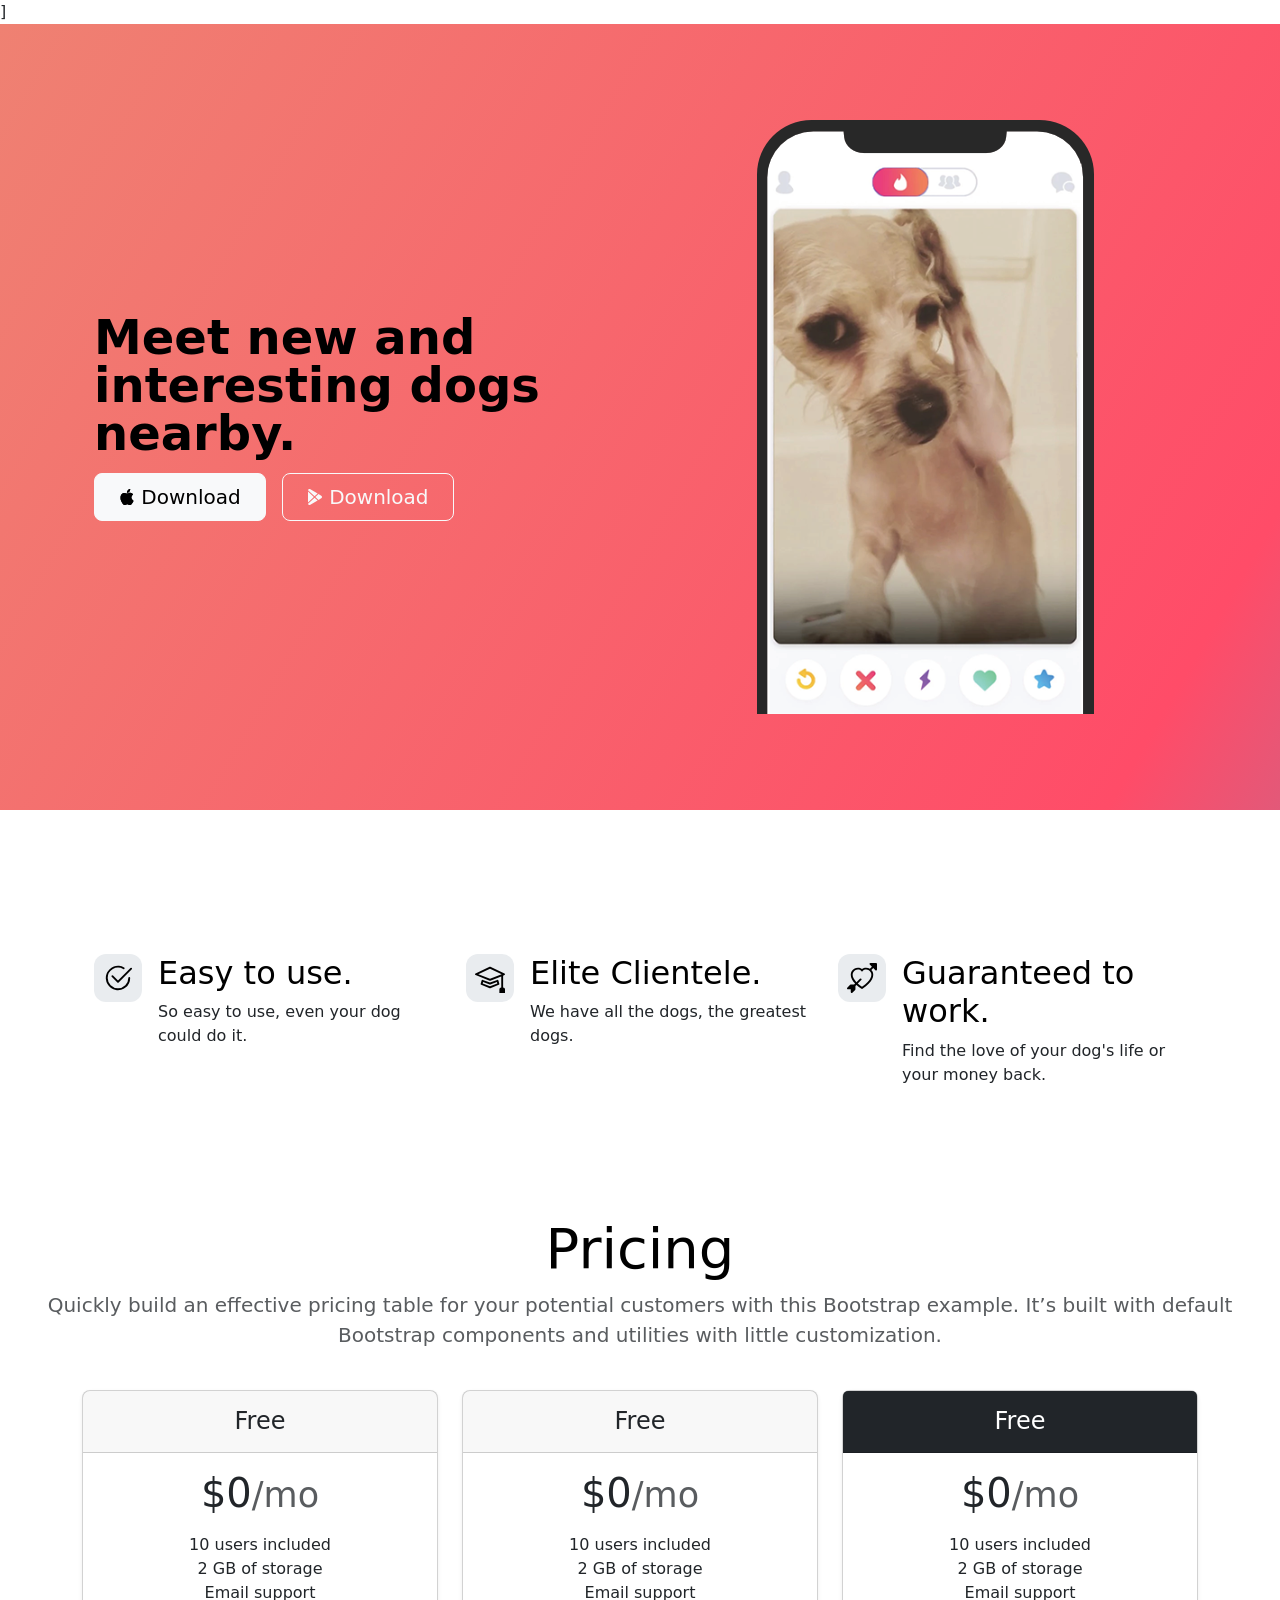
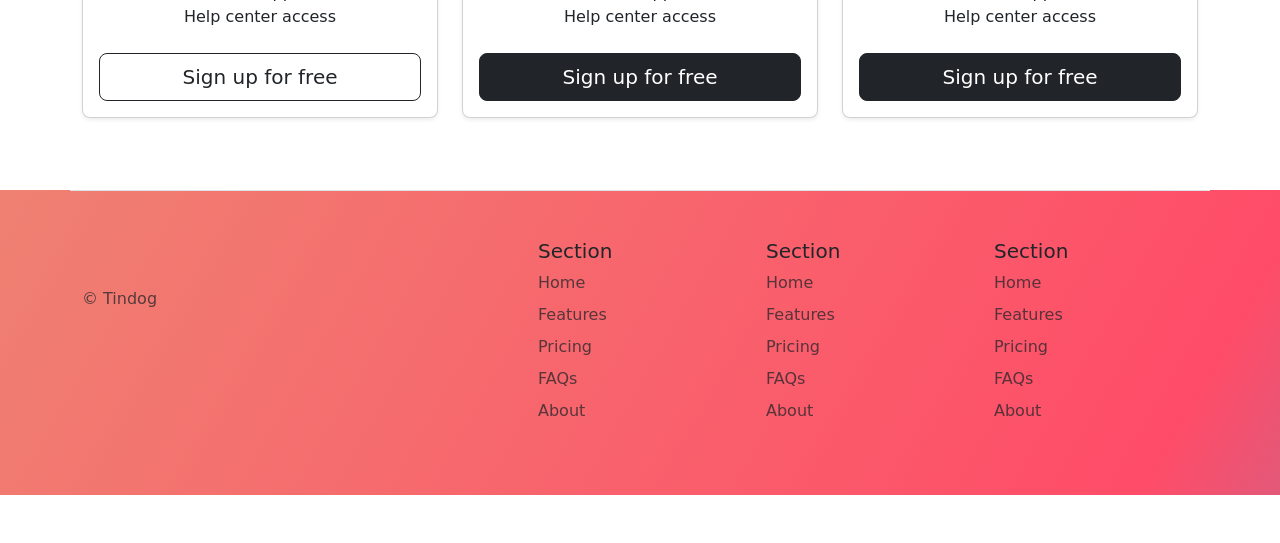
==== 11.3 TinDog Project/index.html @ 2b2f5dd1 "Added tindog project folder" ====
<!DOCTYPE html>
<html lang="en">

<head>
  <meta charset="UTF-8">
  <meta name="viewport" content="width=device-width, initial-scale=1.0">
  <link href="https://cdn.jsdelivr.net/npm/bootstrap@5.3.0-alpha2/dist/css/bootstrap.min.css" rel="stylesheet"
    integrity="sha384-aFq/bzH65dt+w6FI2ooMVUpc+21e0SRygnTpmBvdBgSdnuTN7QbdgL+OapgHtvPp" crossorigin="anonymous">
  <title>TinDog</title>
  <link rel="stylesheet" href="css/style.css">
</head>

<body>

  <!-- Title -->]
  <section id="title" class="gradient-background">
    <div class="container col-xxl-8 px-4 py-5">
      <div class="row flex-lg-row-reverse align-items-center g-5 py-5">
        <div class="col-10 col-sm-8 col-lg-6">
          <img src="./images/iphone.png" class="d-block mx-lg-auto img-fluid" alt="iphone" height="200"
            loading="lazy" />
        </div>

        <div class="col-lg-6">
          <h1 class="display-5 fw-bold text-body-emphasis lh-1 mb-3">
            Meet new and interesting dogs nearby.
          </h1>
          <div class="d-grid gap-2 d-md-flex justify-content-md-start">
            <button type="button" class="btn btn-light btn-lg px-4 me-md-2">
              <svg xmlns="http://www.w3.org/2000/svg" width="16" height="16" fill="currentColor"
                class="bi bi-apple mb-1" viewBox="0 0 16 16">
                <path
                  d="M11.182.008C11.148-.03 9.923.023 8.857 1.18c-1.066 1.156-.902 2.482-.878 2.516.024.034 1.52.087 2.475-1.258.955-1.345.762-2.391.728-2.43Zm3.314 11.733c-.048-.096-2.325-1.234-2.113-3.422.212-2.189 1.675-2.789 1.698-2.854.023-.065-.597-.79-1.254-1.157a3.692 3.692 0 0 0-1.563-.434c-.108-.003-.483-.095-1.254.116-.508.139-1.653.589-1.968.607-.316.018-1.256-.522-2.267-.665-.647-.125-1.333.131-1.824.328-.49.196-1.422.754-2.074 2.237-.652 1.482-.311 3.83-.067 4.56.244.729.625 1.924 1.273 2.796.576.984 1.34 1.667 1.659 1.899.319.232 1.219.386 1.843.067.502-.308 1.408-.485 1.766-.472.357.013 1.061.154 1.782.539.571.197 1.111.115 1.652-.105.541-.221 1.324-1.059 2.238-2.758.347-.79.505-1.217.473-1.282Z" />
                <path
                  d="M11.182.008C11.148-.03 9.923.023 8.857 1.18c-1.066 1.156-.902 2.482-.878 2.516.024.034 1.52.087 2.475-1.258.955-1.345.762-2.391.728-2.43Zm3.314 11.733c-.048-.096-2.325-1.234-2.113-3.422.212-2.189 1.675-2.789 1.698-2.854.023-.065-.597-.79-1.254-1.157a3.692 3.692 0 0 0-1.563-.434c-.108-.003-.483-.095-1.254.116-.508.139-1.653.589-1.968.607-.316.018-1.256-.522-2.267-.665-.647-.125-1.333.131-1.824.328-.49.196-1.422.754-2.074 2.237-.652 1.482-.311 3.83-.067 4.56.244.729.625 1.924 1.273 2.796.576.984 1.34 1.667 1.659 1.899.319.232 1.219.386 1.843.067.502-.308 1.408-.485 1.766-.472.357.013 1.061.154 1.782.539.571.197 1.111.115 1.652-.105.541-.221 1.324-1.059 2.238-2.758.347-.79.505-1.217.473-1.282Z" />
              </svg>
              Download
            </button>
            <button type="button" class="btn btn-outline-light btn-lg px-4">
              <svg xmlns="http://www.w3.org/2000/svg" width="16" height="16" fill="currentColor"
                class="bi bi-google-play mb-1" viewBox="0 0 16 16">
                <path
                  d="M14.222 9.374c1.037-.61 1.037-2.137 0-2.748L11.528 5.04 8.32 8l3.207 2.96 2.694-1.586Zm-3.595 2.116L7.583 8.68 1.03 14.73c.201 1.029 1.36 1.61 2.303 1.055l7.294-4.295ZM1 13.396V2.603L6.846 8 1 13.396ZM1.03 1.27l6.553 6.05 3.044-2.81L3.333.215C2.39-.341 1.231.24 1.03 1.27Z" />
              </svg>
              Download
            </button>
          </div>
        </div>
      </div>
    </div>
  </section>
  <!-- Features -->
  <section id="features" class="mt-5">
    <div class="container px-4 py-5" id="hanging-icons">
      <div class="row g-4 py-5 row-cols-1 row-cols-lg-3">
        <div class="col d-flex align-items-start">
          <div
            class="icon-square text-body-emphasis bg-body-secondary d-inline-flex align-items-center justify-content-center fs-4 flex-shrink-0 me-3">
            <svg xmlns="http://www.w3.org/2000/svg" height="30" fill="currentColor" class="bi bi-check2-circle"
              viewBox="0 0 16 16">
              <path
                d="M2.5 8a5.5 5.5 0 0 1 8.25-4.764.5.5 0 0 0 .5-.866A6.5 6.5 0 1 0 14.5 8a.5.5 0 0 0-1 0 5.5 5.5 0 1 1-11 0z" />
              <path
                d="M15.354 3.354a.5.5 0 0 0-.708-.708L8 9.293 5.354 6.646a.5.5 0 1 0-.708.708l3 3a.5.5 0 0 0 .708 0l7-7z" />
            </svg>
          </div>
          <div>
            <h3 class="fs-2 text-body-emphasis">Easy to use.</h3>
            <p>So easy to use, even your dog could do it.</p>
          </div>
        </div>
        <div class="col d-flex align-items-start">
          <div
            class="icon-square text-body-emphasis bg-body-secondary d-inline-flex align-items-center justify-content-center fs-4 flex-shrink-0 me-3">
            <svg xmlns="http://www.w3.org/2000/svg" height="30" fill="currentColor" class="bi bi-mortarboard"
              viewBox="0 0 16 16">
              <path
                d="M8.211 2.047a.5.5 0 0 0-.422 0l-7.5 3.5a.5.5 0 0 0 .025.917l7.5 3a.5.5 0 0 0 .372 0L14 7.14V13a1 1 0 0 0-1 1v2h3v-2a1 1 0 0 0-1-1V6.739l.686-.275a.5.5 0 0 0 .025-.917l-7.5-3.5ZM8 8.46 1.758 5.965 8 3.052l6.242 2.913L8 8.46Z" />
              <path
                d="M4.176 9.032a.5.5 0 0 0-.656.327l-.5 1.7a.5.5 0 0 0 .294.605l4.5 1.8a.5.5 0 0 0 .372 0l4.5-1.8a.5.5 0 0 0 .294-.605l-.5-1.7a.5.5 0 0 0-.656-.327L8 10.466 4.176 9.032Zm-.068 1.873.22-.748 3.496 1.311a.5.5 0 0 0 .352 0l3.496-1.311.22.748L8 12.46l-3.892-1.556Z" />
            </svg>
          </div>
          <div>
            <h3 class="fs-2 text-body-emphasis">Elite Clientele.</h3>
            <p>We have all the dogs, the greatest dogs.</p>
          </div>
        </div>
        <div class="col d-flex align-items-start">
          <div
            class="icon-square text-body-emphasis bg-body-secondary d-inline-flex align-items-center justify-content-center fs-4 flex-shrink-0 me-3">
            <svg xmlns="http://www.w3.org/2000/svg" height="30" fill="currentColor" class="bi bi-arrow-through-heart"
              viewBox="0 0 16 16">
              <path fill-rule="evenodd"
                d="M2.854 15.854A.5.5 0 0 1 2 15.5V14H.5a.5.5 0 0 1-.354-.854l1.5-1.5A.5.5 0 0 1 2 11.5h1.793l.53-.53c-.771-.802-1.328-1.58-1.704-2.32-.798-1.575-.775-2.996-.213-4.092C3.426 2.565 6.18 1.809 8 3.233c1.25-.98 2.944-.928 4.212-.152L13.292 2 12.147.854A.5.5 0 0 1 12.5 0h3a.5.5 0 0 1 .5.5v3a.5.5 0 0 1-.854.354L14 2.707l-1.006 1.006c.236.248.44.531.6.845.562 1.096.585 2.517-.213 4.092-.793 1.563-2.395 3.288-5.105 5.08L8 13.912l-.276-.182a21.86 21.86 0 0 1-2.685-2.062l-.539.54V14a.5.5 0 0 1-.146.354l-1.5 1.5Zm2.893-4.894A20.419 20.419 0 0 0 8 12.71c2.456-1.666 3.827-3.207 4.489-4.512.679-1.34.607-2.42.215-3.185-.817-1.595-3.087-2.054-4.346-.761L8 4.62l-.358-.368c-1.259-1.293-3.53-.834-4.346.761-.392.766-.464 1.845.215 3.185.323.636.815 1.33 1.519 2.065l1.866-1.867a.5.5 0 1 1 .708.708L5.747 10.96Z" />
            </svg>
          </div>
          <div>
            <h3 class="fs-2 text-body-emphasis">Guaranteed to work.</h3>
            <p>Find the love of your dog's life or your money back.</p>
          </div>
        </div>
      </div>
    </div>
  </section>
  <!-- Testimonial -->
  <section id="testimonial">

  </section>
  <!-- Pricing -->
  <section id="pricing">
    <div class="pricing-header p-3 pb-md-4 mx-auto text-center">
      <h1 class="display-4 fw-normal text-body-emphasis">Pricing</h1>
      <p class="fs-5 text-body-secondary">Quickly build an effective pricing table for your potential customers with
        this Bootstrap example. It’s built with default Bootstrap components and utilities with little customization.
      </p>
    </div>
    <div class="container">
      <div class="row row-cols-1 row-cols-md-3 mb-3 text-center">
        <div class="col">
          <div class="card mb-4 rounded-3 shadow-sm">
            <div class="card-header py-3">
              <h4 class="my-0 fw-normal">Free</h4>
            </div>
            <div class="card-body">
              <h1 class="card-title pricing-card-title">$0<small class="text-body-secondary fw-light">/mo</small></h1>
              <ul class="list-unstyled mt-3 mb-4">
                <li>10 users included</li>
                <li>2 GB of storage</li>
                <li>Email support</li>
                <li>Help center access</li>
              </ul> <button type="button" class="w-100 btn btn-lg btn-outline-dark">Sign up for free</button>
            </div>
          </div>
        </div>
        <div class="col">
          <div class="card mb-4 rounded-3 shadow-sm">
            <div class="card-header py-3">
              <h4 class="my-0 fw-normal">Free</h4>
            </div>
            <div class="card-body">
              <h1 class="card-title pricing-card-title">$0<small class="text-body-secondary fw-light">/mo</small></h1>
              <ul class="list-unstyled mt-3 mb-4">
                <li>10 users included</li>
                <li>2 GB of storage</li>
                <li>Email support</li>
                <li>Help center access</li>
              </ul> <button type="button" class="w-100 btn btn-lg btn-dark">Sign up for free</button>
            </div>
          </div>
        </div>
        <div class="col">
          <div class="card mb-4 rounded-3 shadow-sm">
            <div class="card-header py-3 bg-dark text-white">
              <h4 class="my-0 fw-normal">Free</h4>
            </div>
            <div class="card-body">
              <h1 class="card-title pricing-card-title">$0<small class="text-body-secondary fw-light">/mo</small></h1>
              <ul class="list-unstyled mt-3 mb-4">
                <li>10 users included</li>
                <li>2 GB of storage</li>
                <li>Email support</li>
                <li>Help center access</li>
              </ul> <button type="button" class="w-100 btn btn-lg btn-dark">Sign up for free</button>
            </div>
          </div>
        </div>
      </div>
  </section>
  <!-- Footer -->
  <section id="footer" class="gradient-background">
    <div class="container">
      <footer class="row row-cols-1 row-cols-sm-2 row-cols-md-5 py-5 my-5 border-top">
        <div class="col mb-3"> <a href="/"
            class="d-flex align-items-center mb-3 link-body-emphasis text-decoration-none" aria-label="Bootstrap"> <svg
              class="bi me-2" width="40" height="32" aria-hidden="true">
              <use xlink:href="#bootstrap"></use>
            </svg> </a>
          <p class="text-body-secondary">© Tindog</p>
        </div>
        <div class="col mb-3"></div>
        <div class="col mb-3">
          <h5>Section</h5>
          <ul class="nav flex-column">
            <li class="nav-item mb-2"><a href="#" class="nav-link p-0 text-body-secondary">Home</a></li>
            <li class="nav-item mb-2"><a href="#" class="nav-link p-0 text-body-secondary">Features</a></li>
            <li class="nav-item mb-2"><a href="#" class="nav-link p-0 text-body-secondary">Pricing</a></li>
            <li class="nav-item mb-2"><a href="#" class="nav-link p-0 text-body-secondary">FAQs</a></li>
            <li class="nav-item mb-2"><a href="#" class="nav-link p-0 text-body-secondary">About</a></li>
          </ul>
        </div>
        <div class="col mb-3">
          <h5>Section</h5>
          <ul class="nav flex-column">
            <li class="nav-item mb-2"><a href="#" class="nav-link p-0 text-body-secondary">Home</a></li>
            <li class="nav-item mb-2"><a href="#" class="nav-link p-0 text-body-secondary">Features</a></li>
            <li class="nav-item mb-2"><a href="#" class="nav-link p-0 text-body-secondary">Pricing</a></li>
            <li class="nav-item mb-2"><a href="#" class="nav-link p-0 text-body-secondary">FAQs</a></li>
            <li class="nav-item mb-2"><a href="#" class="nav-link p-0 text-body-secondary">About</a></li>
          </ul>
        </div>
        <div class="col mb-3">
          <h5>Section</h5>
          <ul class="nav flex-column">
            <li class="nav-item mb-2"><a href="#" class="nav-link p-0 text-body-secondary">Home</a></li>
            <li class="nav-item mb-2"><a href="#" class="nav-link p-0 text-body-secondary">Features</a></li>
            <li class="nav-item mb-2"><a href="#" class="nav-link p-0 text-body-secondary">Pricing</a></li>
            <li class="nav-item mb-2"><a href="#" class="nav-link p-0 text-body-secondary">FAQs</a></li>
            <li class="nav-item mb-2"><a href="#" class="nav-link p-0 text-body-secondary">About</a></li>
          </ul>
        </div>
      </footer>
    </div>
  </section>
</body>

</html>
---- 11.3 TinDog Project/css/style.css ----
.gradient-background {
  background: linear-gradient(300deg, #00bfff, #ff4c68, #ef8172);
  background-size: 180% 180%;
  animation: gradient-animation 18s ease infinite;
}

@keyframes gradient-animation {
  0% {
    background-position: 0% 50%;
  }
  50% {
    background-position: 100% 50%;
  }
  100% {
    background-position: 0% 50%;
  }
}

.icon-square {
  width: 3rem;
  height: 3rem;
  border-radius: 0.75rem;
}

.profile-img {
  height: 100px;
  border-radius: 50%;
}
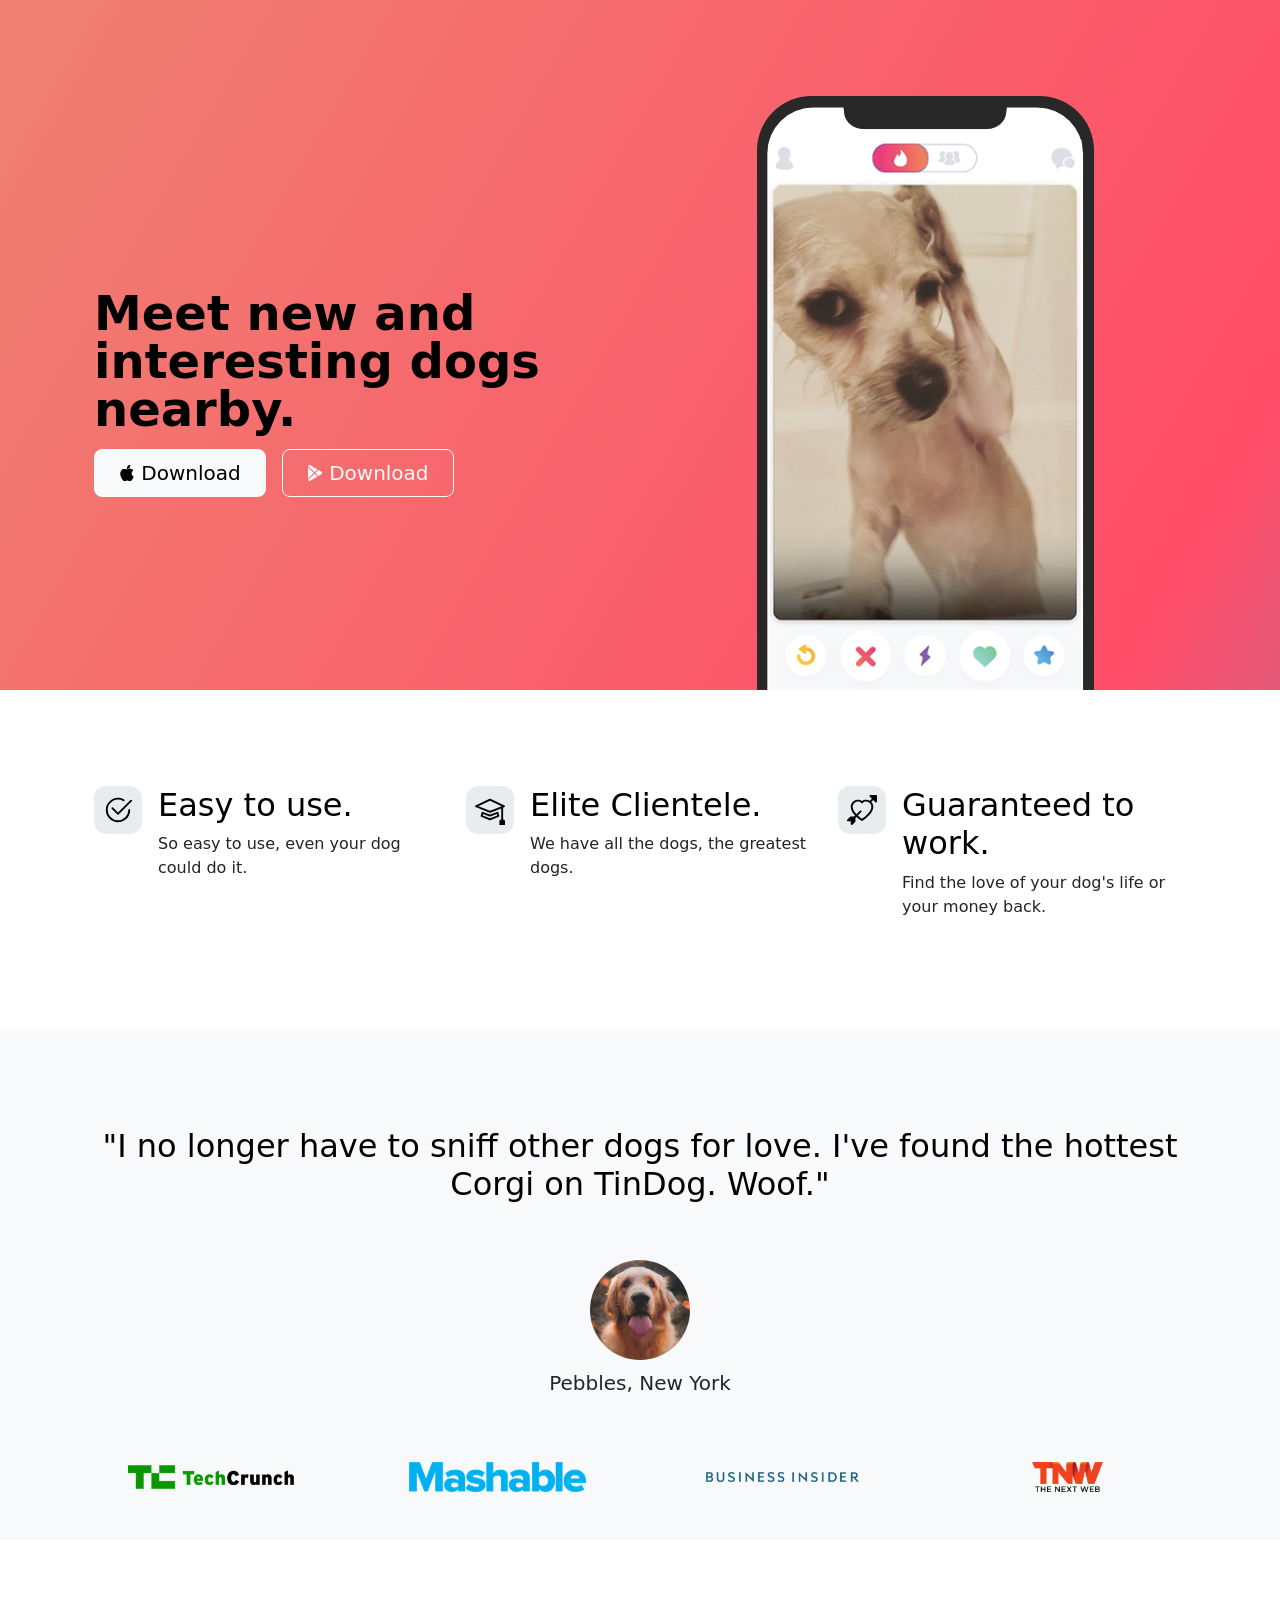
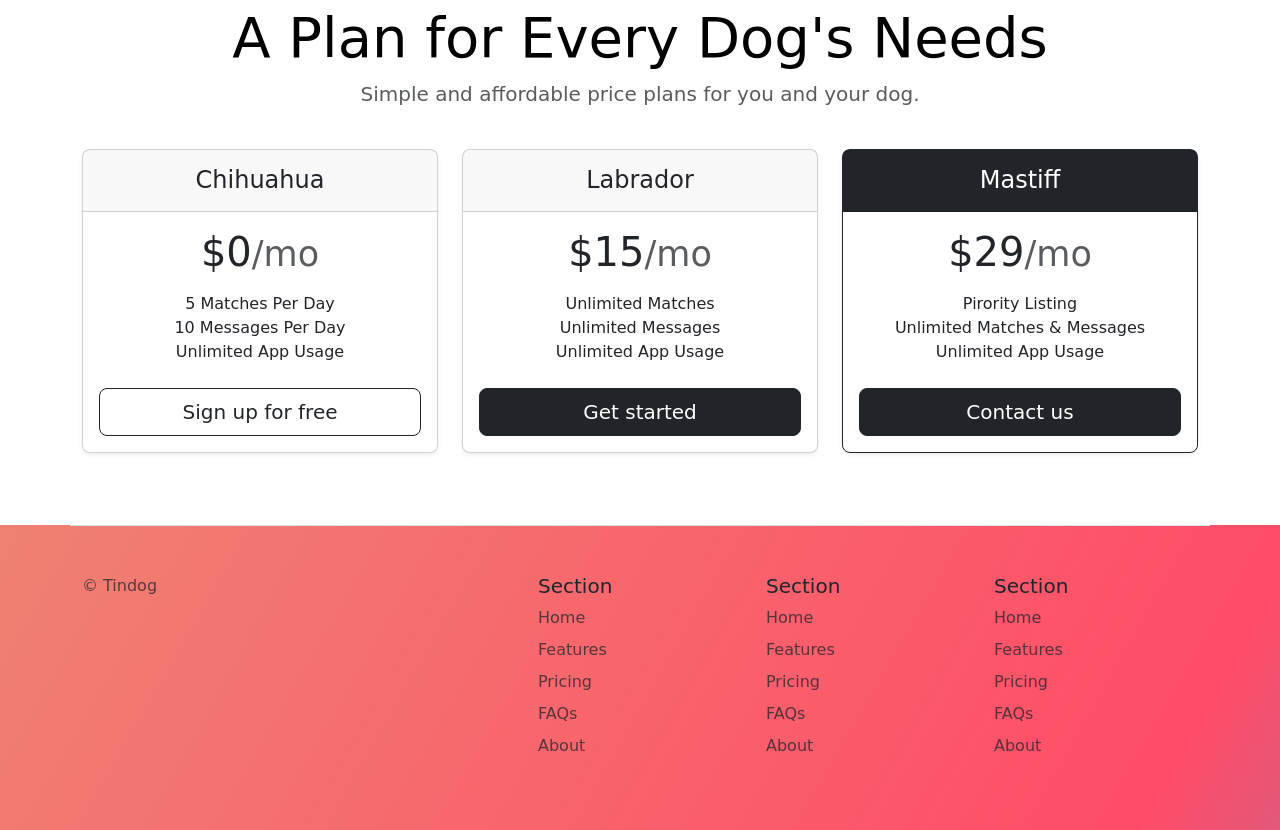
==== commit 16907d15: "modified tindog project/index.html, solution.html and text.doc" ====
--- a/11.3 TinDog Project/index.html
+++ b/11.3 TinDog Project/index.html
@@ -12,10 +12,11 @@
 
 <body>
 
-  <!-- Title -->]
+  <!-- Title -->
   <section id="title" class="gradient-background">
-    <div class="container col-xxl-8 px-4 py-5">
-      <div class="row flex-lg-row-reverse align-items-center g-5 py-5">
+    <div class="container col-xxl-8 px-4 pt-5">
+
+      <div class="row flex-lg-row-reverse align-items-center g-5 pt-5">
         <div class="col-10 col-sm-8 col-lg-6">
           <img src="./images/iphone.png" class="d-block mx-lg-auto img-fluid" alt="iphone" height="200"
             loading="lazy" />
@@ -50,8 +51,8 @@
     </div>
   </section>
   <!-- Features -->
-  <section id="features" class="mt-5">
-    <div class="container px-4 py-5" id="hanging-icons">
+  <section id="features">
+    <div class="container px-4 pt-5" id="hanging-icons">
       <div class="row g-4 py-5 row-cols-1 row-cols-lg-3">
         <div class="col d-flex align-items-start">
           <div
@@ -104,14 +105,38 @@
   </section>
   <!-- Testimonial -->
   <section id="testimonial">
-
+    <div class="my-5">
+      <div class="p-5 text-center bg-body-tertiary">
+        <div class="container py-5">
+          <h2 class="text-body-emphasis">"I no longer have to sniff other dogs for love. I've found the hottest Corgi on TinDog. Woof."</h2>
+          <img class="profile-img mt-5" src="./images/dog-img.jpg" alt="dog-profile">
+          <p class="col-lg-8 mx-auto lead mt-2">Pebbles, New York</p>
+        </div>
+      
+        <div class="container">
+          <div class="row">
+            <div class="col-lg-3 col-sm-12" heigth="30px">
+              <img src="./images/techcrunch.png" alt="techcrunch" height="30px">
+            </div>
+            <div class="col-lg-3 col-sm-12" height="30px">
+              <img src="./images/mashable.png" alt="techcrunch" height="30px">
+            </div>
+            <div class="col-lg-3 col-sm-12" height="30px">
+              <img src="./images/bizinsider.png" alt="techcrunch" height="30px">
+            </div>
+            <div class="col-lg-3 col-sm-12" height="30px">
+              <img src="./images/tnw.png" alt="techcrunch" height="30px">
+            </div>
+          </div>
+        </div>
+    </div>
+    </div>
   </section>
   <!-- Pricing -->
   <section id="pricing">
     <div class="pricing-header p-3 pb-md-4 mx-auto text-center">
-      <h1 class="display-4 fw-normal text-body-emphasis">Pricing</h1>
-      <p class="fs-5 text-body-secondary">Quickly build an effective pricing table for your potential customers with
-        this Bootstrap example. It’s built with default Bootstrap components and utilities with little customization.
+      <h1 class="display-4 fw-normal text-body-emphasis">A Plan for Every Dog's Needs</h1>
+      <p class="fs-5 text-body-secondary">Simple and affordable price plans for you and your dog.
       </p>
     </div>
     <div class="container">
@@ -119,15 +144,14 @@
         <div class="col">
           <div class="card mb-4 rounded-3 shadow-sm">
             <div class="card-header py-3">
-              <h4 class="my-0 fw-normal">Free</h4>
+              <h4 class="my-0 fw-normal">Chihuahua</h4>
             </div>
             <div class="card-body">
               <h1 class="card-title pricing-card-title">$0<small class="text-body-secondary fw-light">/mo</small></h1>
               <ul class="list-unstyled mt-3 mb-4">
-                <li>10 users included</li>
-                <li>2 GB of storage</li>
-                <li>Email support</li>
-                <li>Help center access</li>
+                <li>5 Matches Per Day</li>
+                <li>10 Messages Per Day</li>
+                <li>Unlimited App Usage</li>
               </ul> <button type="button" class="w-100 btn btn-lg btn-outline-dark">Sign up for free</button>
             </div>
           </div>
@@ -135,32 +159,30 @@
         <div class="col">
           <div class="card mb-4 rounded-3 shadow-sm">
             <div class="card-header py-3">
-              <h4 class="my-0 fw-normal">Free</h4>
+              <h4 class="my-0 fw-normal">Labrador</h4>
             </div>
             <div class="card-body">
-              <h1 class="card-title pricing-card-title">$0<small class="text-body-secondary fw-light">/mo</small></h1>
+              <h1 class="card-title pricing-card-title">$15<small class="text-body-secondary fw-light">/mo</small></h1>
               <ul class="list-unstyled mt-3 mb-4">
-                <li>10 users included</li>
-                <li>2 GB of storage</li>
-                <li>Email support</li>
-                <li>Help center access</li>
-              </ul> <button type="button" class="w-100 btn btn-lg btn-dark">Sign up for free</button>
+                <li>Unlimited Matches</li>
+                <li>Unlimited Messages</li>
+                <li>Unlimited App Usage</li>
+              </ul> <button type="button" class="w-100 btn btn-lg btn-dark">Get started</button>
             </div>
           </div>
         </div>
         <div class="col">
-          <div class="card mb-4 rounded-3 shadow-sm">
+          <div class="card mb-4 rounded-3 shadow-sm border-dark">
             <div class="card-header py-3 bg-dark text-white">
-              <h4 class="my-0 fw-normal">Free</h4>
+              <h4 class="my-0 fw-normal">Mastiff</h4>
             </div>
             <div class="card-body">
-              <h1 class="card-title pricing-card-title">$0<small class="text-body-secondary fw-light">/mo</small></h1>
+              <h1 class="card-title pricing-card-title">$29<small class="text-body-secondary fw-light">/mo</small></h1>
               <ul class="list-unstyled mt-3 mb-4">
-                <li>10 users included</li>
-                <li>2 GB of storage</li>
-                <li>Email support</li>
-                <li>Help center access</li>
-              </ul> <button type="button" class="w-100 btn btn-lg btn-dark">Sign up for free</button>
+                <li>Pirority Listing</li>
+                <li>Unlimited Matches & Messages</li>
+                <li>Unlimited App Usage</li>
+              </ul> <button type="button" class="w-100 btn btn-lg btn-dark">Contact us</button>
             </div>
           </div>
         </div>
@@ -169,15 +191,15 @@
   <!-- Footer -->
   <section id="footer" class="gradient-background">
     <div class="container">
-      <footer class="row row-cols-1 row-cols-sm-2 row-cols-md-5 py-5 my-5 border-top">
-        <div class="col mb-3"> <a href="/"
-            class="d-flex align-items-center mb-3 link-body-emphasis text-decoration-none" aria-label="Bootstrap"> <svg
-              class="bi me-2" width="40" height="32" aria-hidden="true">
-              <use xlink:href="#bootstrap"></use>
-            </svg> </a>
+      <footer class="row row-cols-1 row-cols-sm-2 row-cols-md-5 py-5 mt-5 border-top" >
+        <div class="col mb-3"> 
           <p class="text-body-secondary">© Tindog</p>
         </div>
-        <div class="col mb-3"></div>
+
+        <div class="col mb-3">
+
+        </div>
+        
         <div class="col mb-3">
           <h5>Section</h5>
           <ul class="nav flex-column">
@@ -188,6 +210,7 @@
             <li class="nav-item mb-2"><a href="#" class="nav-link p-0 text-body-secondary">About</a></li>
           </ul>
         </div>
+
         <div class="col mb-3">
           <h5>Section</h5>
           <ul class="nav flex-column">
@@ -198,6 +221,7 @@
             <li class="nav-item mb-2"><a href="#" class="nav-link p-0 text-body-secondary">About</a></li>
           </ul>
         </div>
+        
         <div class="col mb-3">
           <h5>Section</h5>
           <ul class="nav flex-column">
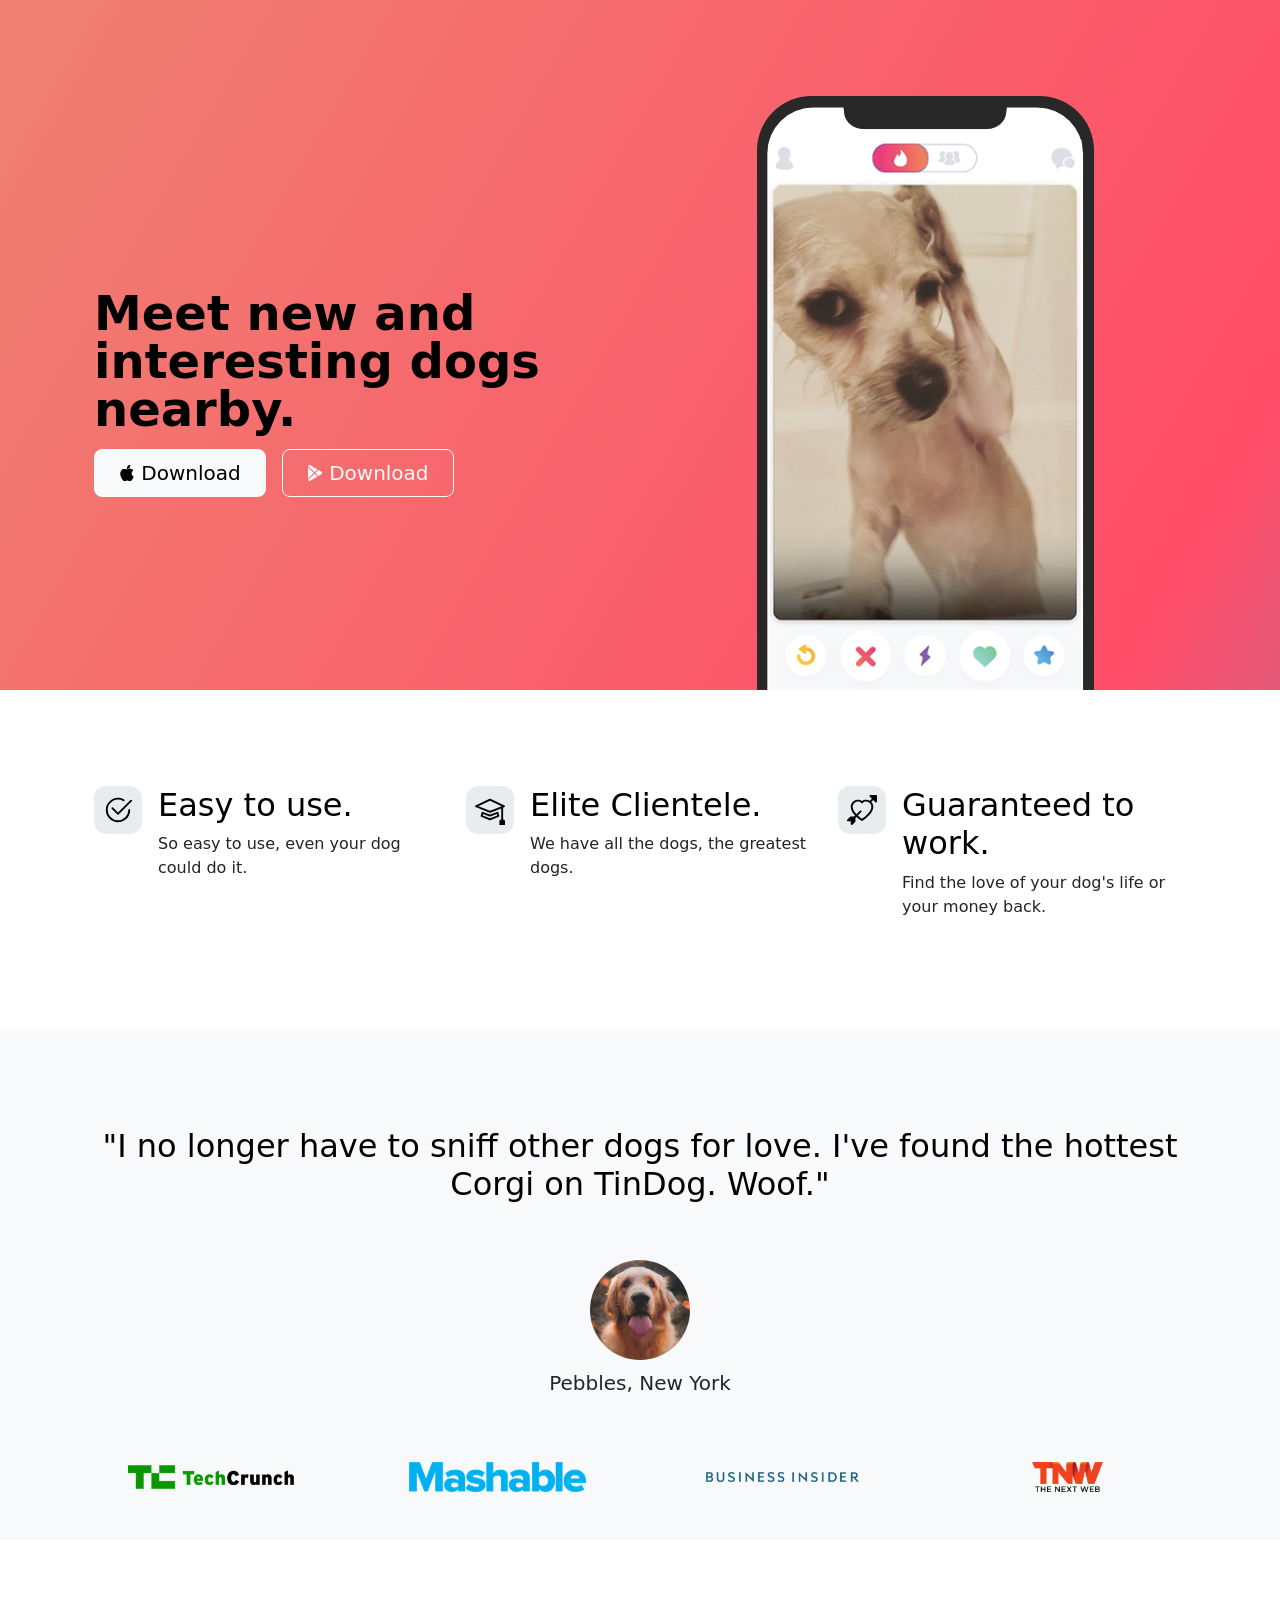
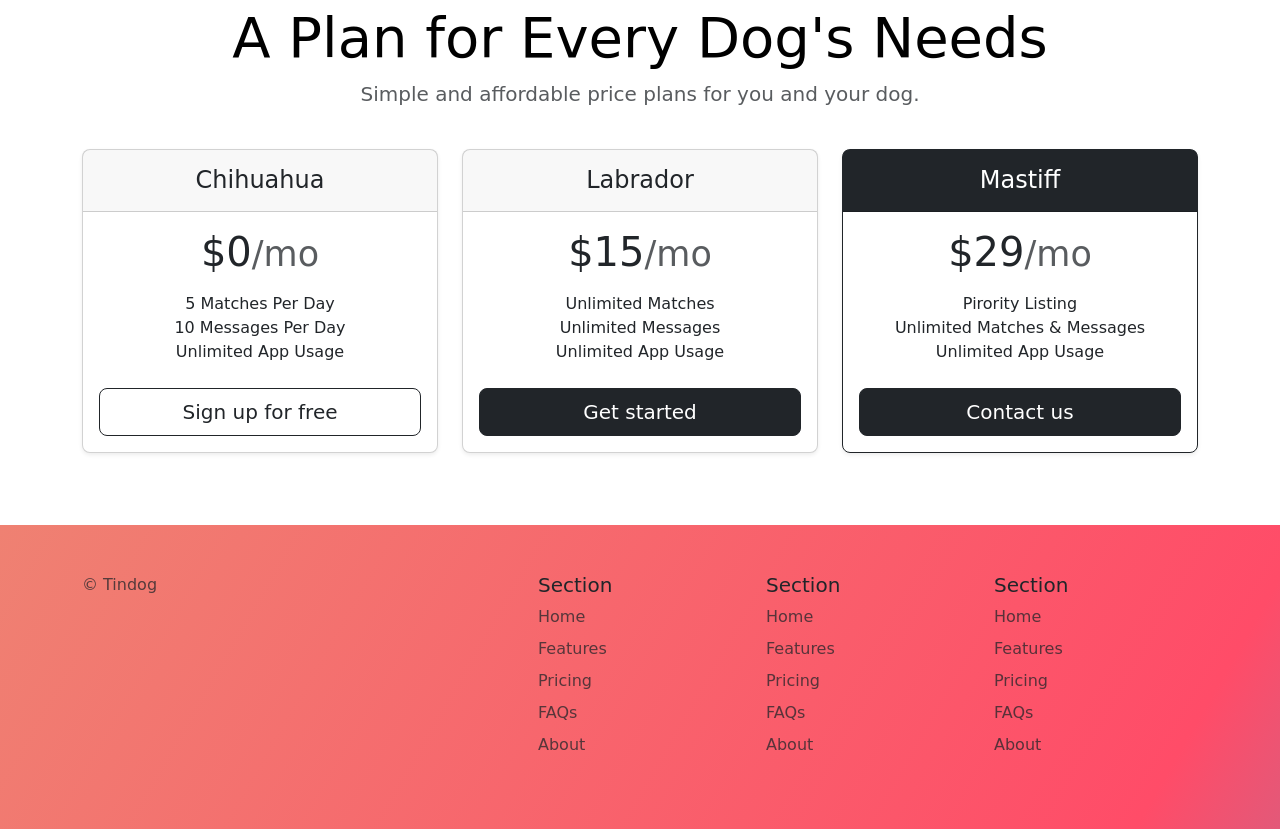
==== commit c8d22c64: "Deleted border-top from the footer section" ====
--- a/11.3 TinDog Project/index.html
+++ b/11.3 TinDog Project/index.html
@@ -191,7 +191,7 @@
   <!-- Footer -->
   <section id="footer" class="gradient-background">
     <div class="container">
-      <footer class="row row-cols-1 row-cols-sm-2 row-cols-md-5 py-5 mt-5 border-top" >
+      <footer class="row row-cols-1 row-cols-sm-2 row-cols-md-5 py-5 mt-5" >
         <div class="col mb-3"> 
           <p class="text-body-secondary">© Tindog</p>
         </div>
